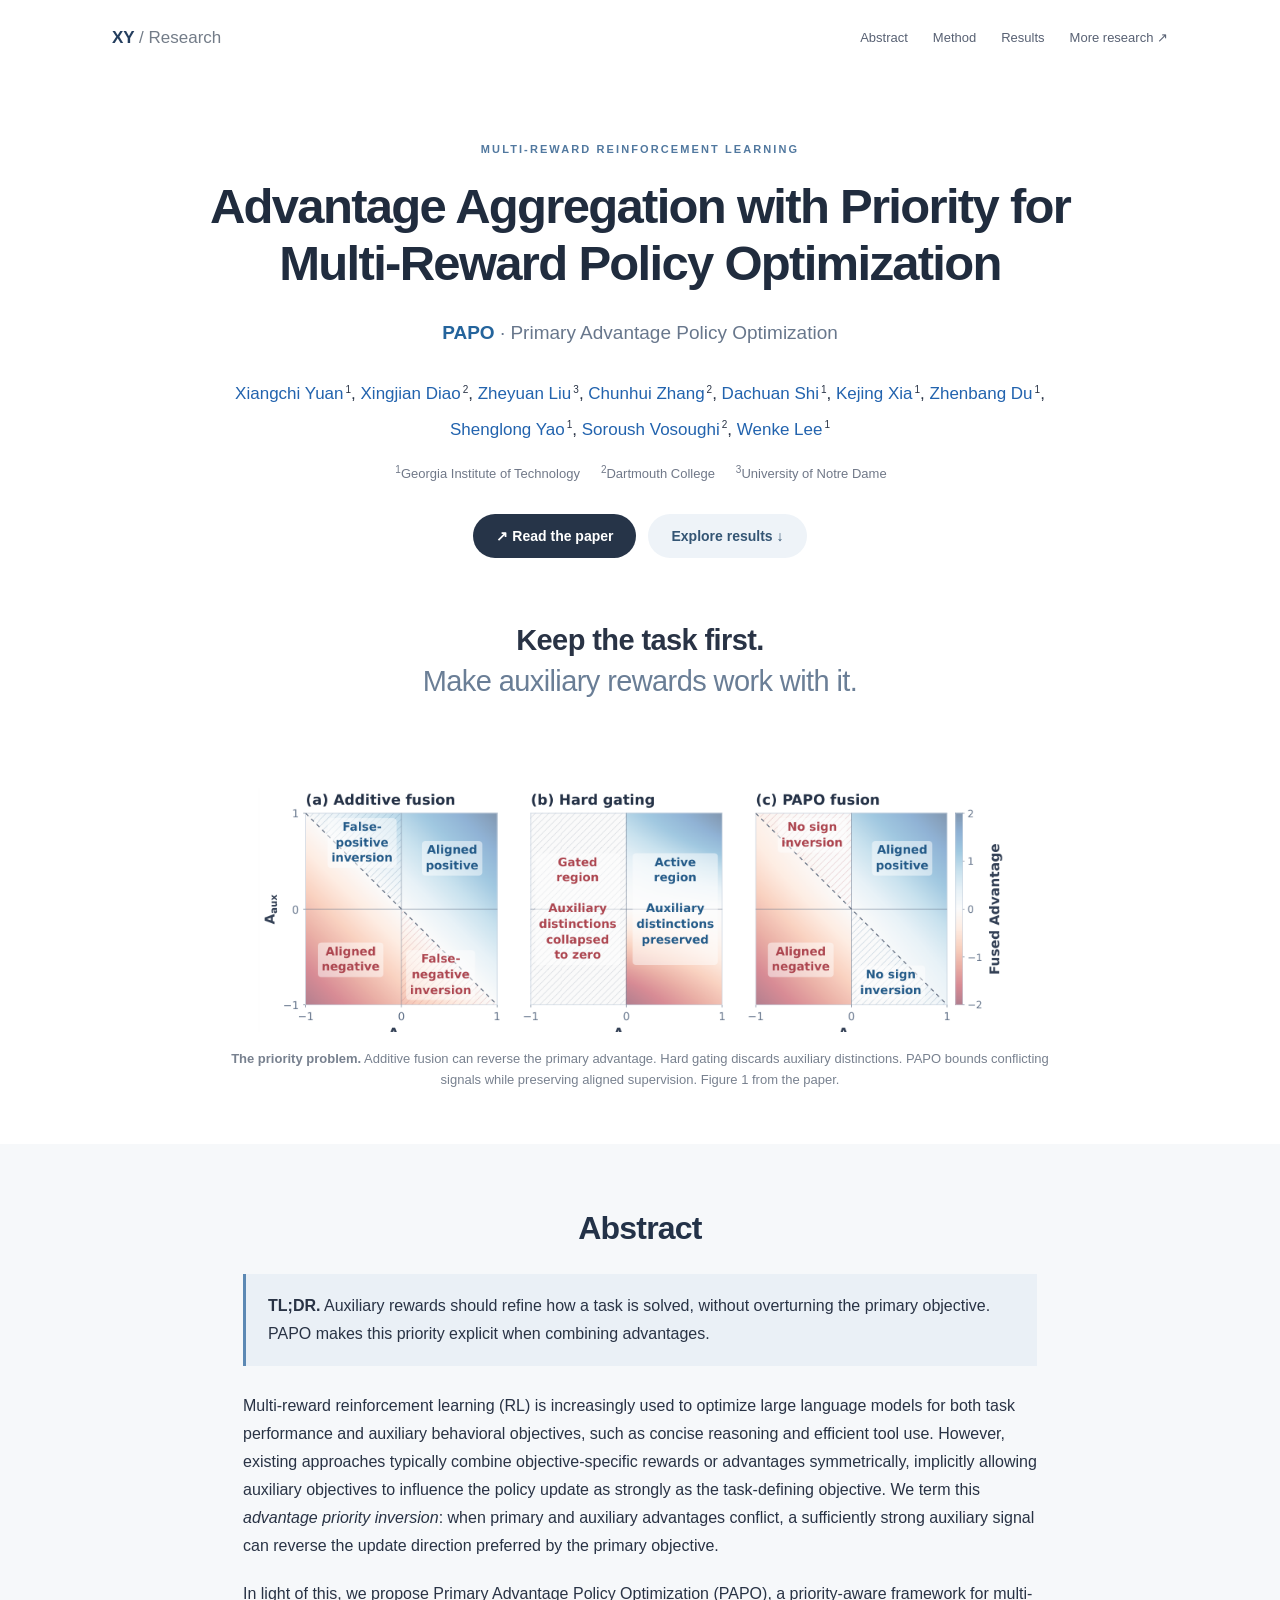
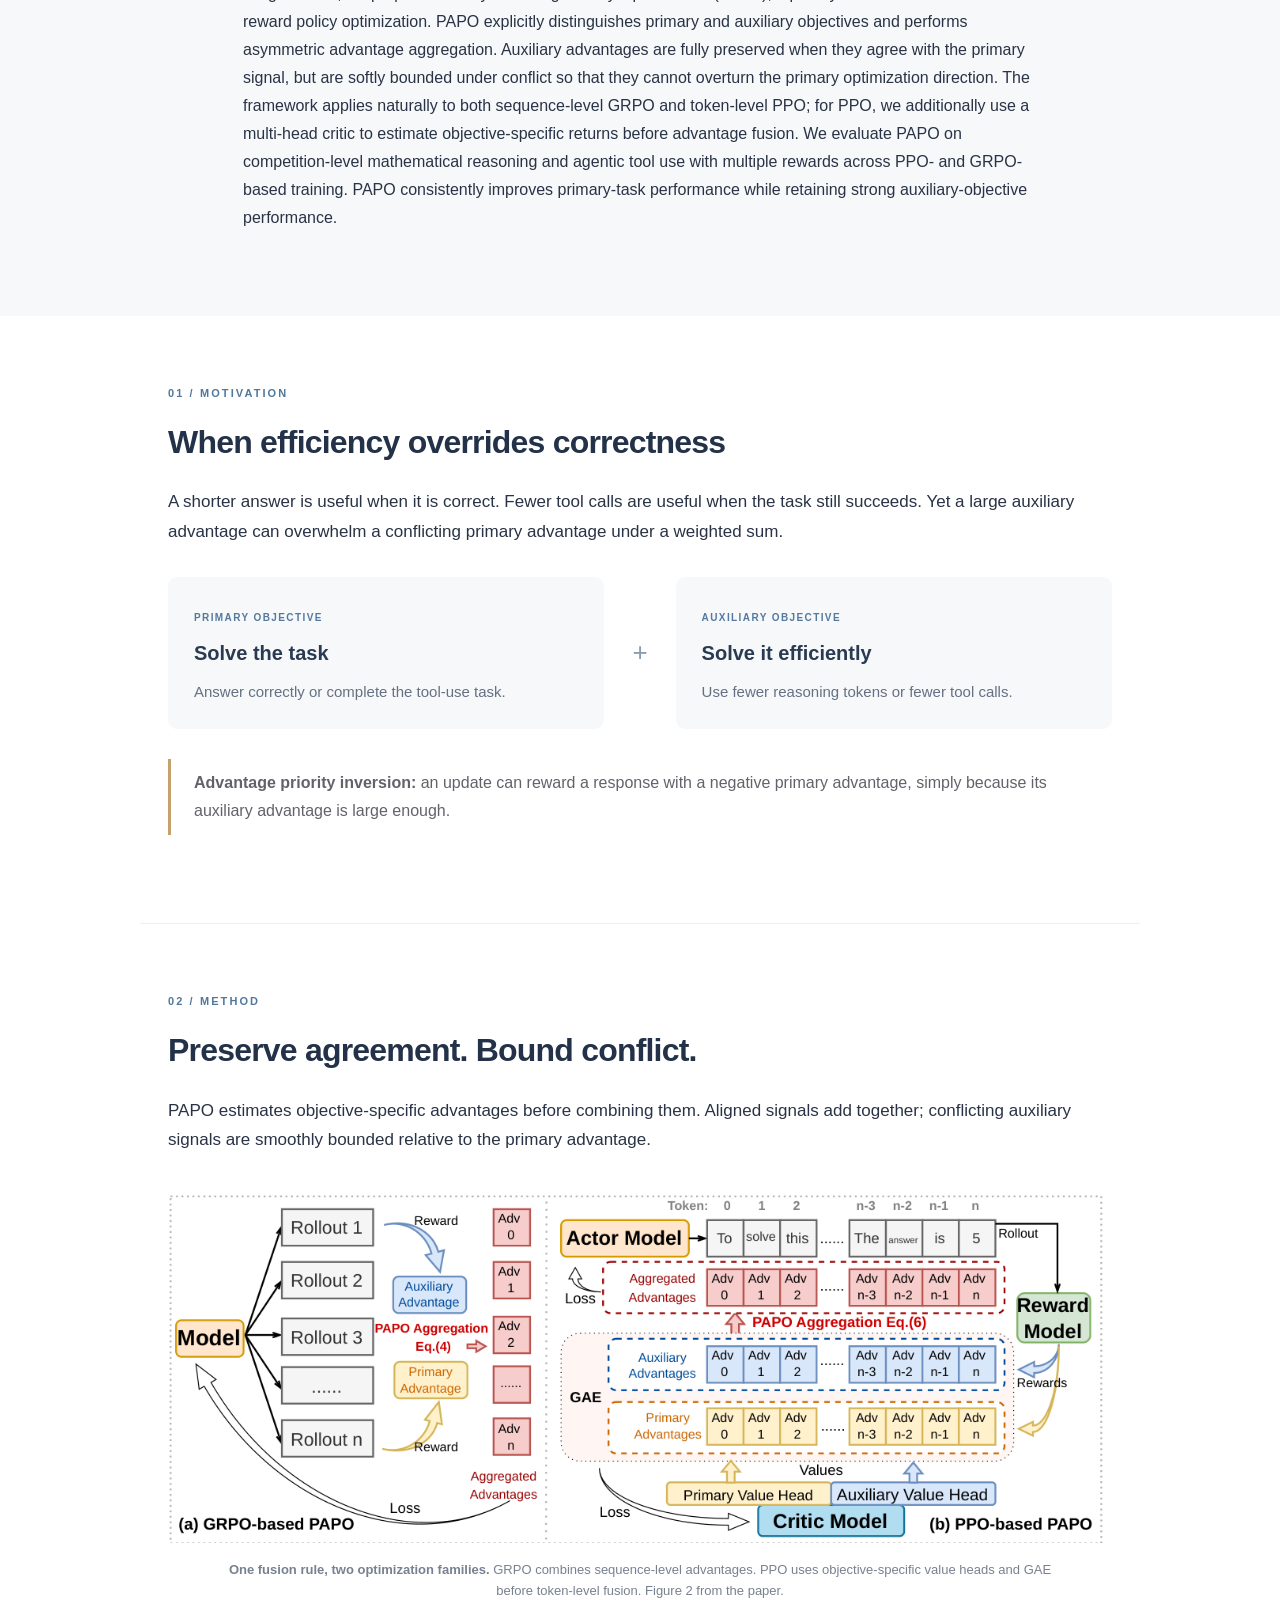
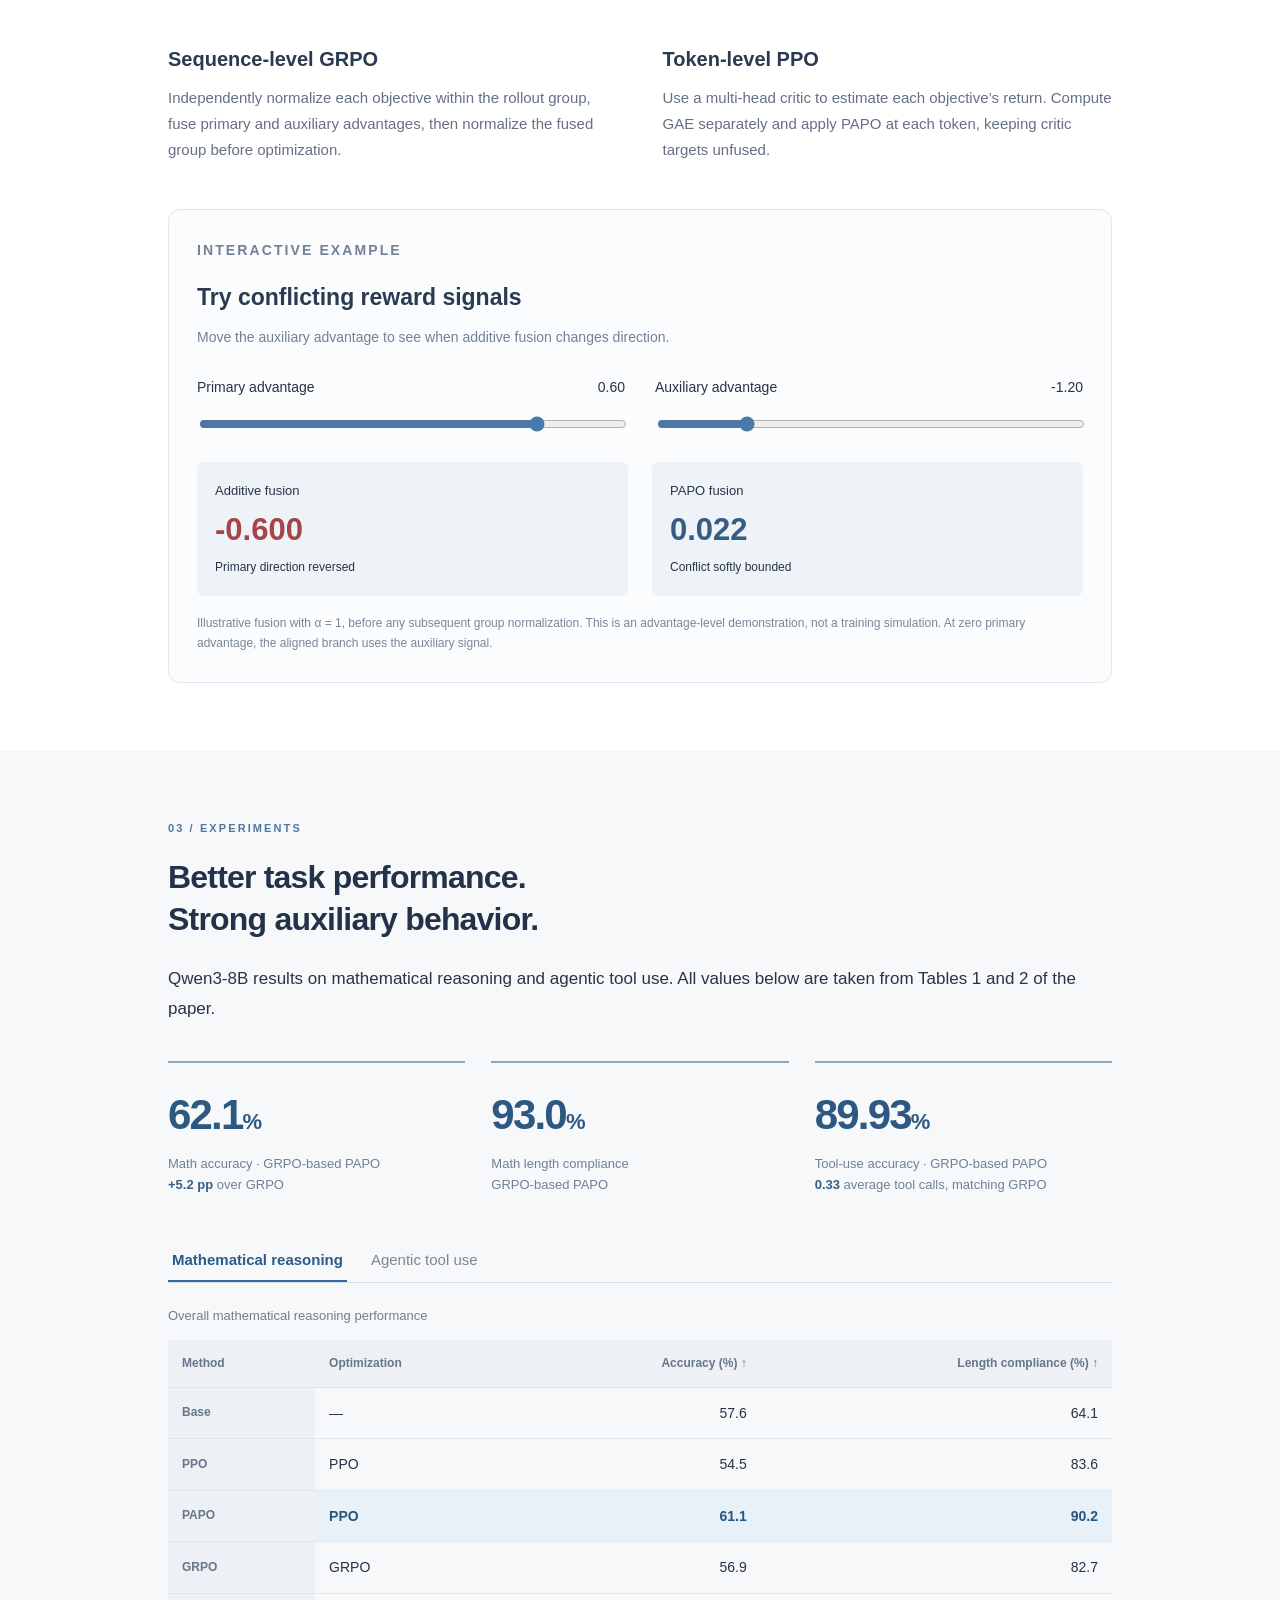
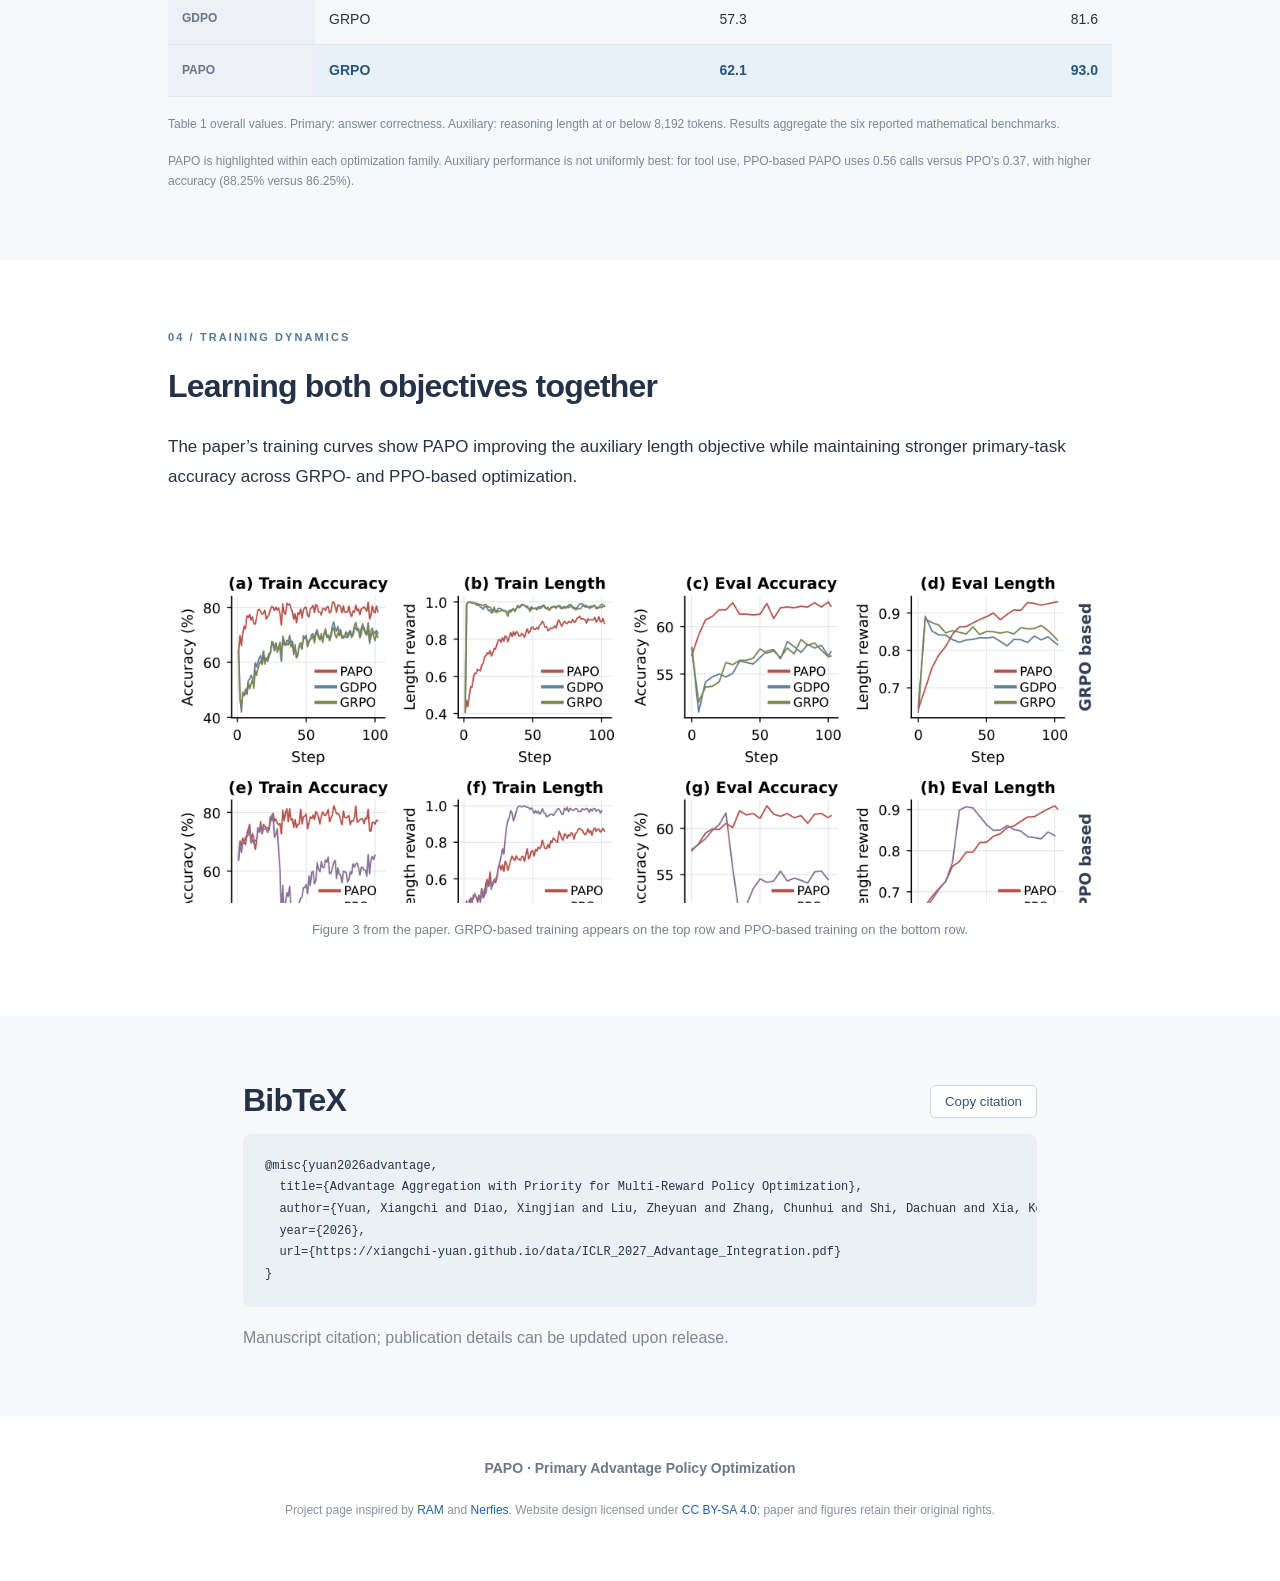
==== papo-project/index.html @ 9ea4b4c5 "Add PAPO research project page with paper figures and interactive results" ====
<!doctype html>
<html lang="en"><head><meta charset="utf-8"><meta name="viewport" content="width=device-width,initial-scale=1">
<title>PAPO | Advantage Aggregation with Priority for Multi-Reward Policy Optimization</title>
<meta name="description" content="PAPO preserves primary-objective priority while retaining auxiliary supervision in multi-reward PPO and GRPO. Research paper, method, and results.">
<meta property="og:title" content="PAPO: Advantage Aggregation with Priority"><meta property="og:description" content="Keep the task first. Make auxiliary rewards work with it."><meta property="og:image" content="https://xiangchi-yuan.github.io/papo-project/static/images/priority-inversion.png"><meta property="og:type" content="website">
<link rel="icon" href="static/images/favicon.svg" type="image/svg+xml"><link rel="stylesheet" href="static/style.css"><script defer src="static/site.js"></script>
</head><body>
<nav aria-label="Main navigation"><a class="brand" href="https://xiangchi-yuan.github.io/">XY <span>/ Research</span></a><div><a href="#abstract">Abstract</a><a href="#method">Method</a><a href="#results">Results</a><a href="https://xiangchi-yuan.github.io/ram-project/">More research ↗</a></div></nav>
<main><header class="hero"><p class="eyebrow">MULTI-REWARD REINFORCEMENT LEARNING</p><h1>Advantage Aggregation with Priority for Multi-Reward Policy Optimization</h1><p class="subtitle"><strong>PAPO</strong> · Primary Advantage Policy Optimization</p><div class="authors"><span><a href="https://openreview.net/profile?id=~Xiangchi_Yuan1">Xiangchi Yuan</a><sup>1</sup></span>, <span><a href="https://openreview.net/profile?id=~Xingjian_Diao1">Xingjian Diao</a><sup>2</sup></span>, <span><a href="https://openreview.net/profile?id=~Zheyuan_Liu3">Zheyuan Liu</a><sup>3</sup></span>, <span><a href="https://openreview.net/profile?id=~Chunhui_Zhang1">Chunhui Zhang</a><sup>2</sup></span>, <span><a href="https://openreview.net/profile?id=~Dachuan_Shi2">Dachuan Shi</a><sup>1</sup></span>, <span><a href="https://openreview.net/profile?id=~Kejing_Xia1">Kejing Xia</a><sup>1</sup></span>, <span><a href="https://openreview.net/profile?id=~Zhenbang_Du1">Zhenbang Du</a><sup>1</sup></span>, <span><a href="https://openreview.net/profile?id=~Shenglong_Yao1">Shenglong Yao</a><sup>1</sup></span>, <span><a href="https://openreview.net/profile?id=~Soroush_Vosoughi1">Soroush Vosoughi</a><sup>2</sup></span>, <span><a href="https://openreview.net/profile?id=~Wenke_Lee1">Wenke Lee</a><sup>1</sup></span></div><p class="institutions"><span><sup>1</sup>Georgia Institute of Technology</span><span><sup>2</sup>Dartmouth College</span><span><sup>3</sup>University of Notre Dame</span></p><div class="actions"><a class="button" href="https://xiangchi-yuan.github.io/data/ICLR_2027_Advantage_Integration.pdf">↗ Read the paper</a><a class="button secondary" href="#results">Explore results ↓</a></div><p class="tagline">Keep the task first.<br><span>Make auxiliary rewards work with it.</span></p>
<figure><a href="static/images/priority-inversion.png" aria-label="View advantage aggregation figure at full resolution"><img src="static/images/priority-inversion.png" width="1197" height="375" alt="Comparison of additive fusion, hard gating, and PAPO fusion across primary and auxiliary advantages"></a><figcaption><strong>The priority problem.</strong> Additive fusion can reverse the primary advantage. Hard gating discards auxiliary distinctions. PAPO bounds conflicting signals while preserving aligned supervision. Figure 1 from the paper.</figcaption></figure></header>
<section class="tinted" id="abstract"><div class="narrow"><h2>Abstract</h2><p class="tldr"><strong>TL;DR.</strong> Auxiliary rewards should refine how a task is solved, without overturning the primary objective. PAPO makes this priority explicit when combining advantages.</p><p>Multi-reward reinforcement learning (RL) is increasingly used to optimize large language models for both task performance and auxiliary behavioral objectives, such as concise reasoning and efficient tool use. However, existing approaches typically combine objective-specific rewards or advantages symmetrically, implicitly allowing auxiliary objectives to influence the policy update as strongly as the task-defining objective. We term this <em>advantage priority inversion</em>: when primary and auxiliary advantages conflict, a sufficiently strong auxiliary signal can reverse the update direction preferred by the primary objective.</p><p>In light of this, we propose Primary Advantage Policy Optimization (PAPO), a priority-aware framework for multi-reward policy optimization. PAPO explicitly distinguishes primary and auxiliary objectives and performs asymmetric advantage aggregation. Auxiliary advantages are fully preserved when they agree with the primary signal, but are softly bounded under conflict so that they cannot overturn the primary optimization direction. The framework applies naturally to both sequence-level GRPO and token-level PPO; for PPO, we additionally use a multi-head critic to estimate objective-specific returns before advantage fusion. We evaluate PAPO on competition-level mathematical reasoning and agentic tool use with multiple rewards across PPO- and GRPO-based training. PAPO consistently improves primary-task performance while retaining strong auxiliary-objective performance.</p></div></section>
<section class="content" id="motivation"><p class="eyebrow">01 / MOTIVATION</p><h2>When efficiency overrides correctness</h2><p>A shorter answer is useful when it is correct. Fewer tool calls are useful when the task still succeeds. Yet a large auxiliary advantage can overwhelm a conflicting primary advantage under a weighted sum.</p><div class="comparison"><article><span class="small-label">PRIMARY OBJECTIVE</span><h3>Solve the task</h3><p>Answer correctly or complete the tool-use task.</p></article><span class="versus" aria-hidden="true">+</span><article><span class="small-label">AUXILIARY OBJECTIVE</span><h3>Solve it efficiently</h3><p>Use fewer reasoning tokens or fewer tool calls.</p></article></div><p class="callout"><strong>Advantage priority inversion:</strong> an update can reward a response with a negative primary advantage, simply because its auxiliary advantage is large enough.</p></section>
<section class="content" id="method"><p class="eyebrow">02 / METHOD</p><h2>Preserve agreement. Bound conflict.</h2><p>PAPO estimates objective-specific advantages before combining them. Aligned signals add together; conflicting auxiliary signals are smoothly bounded relative to the primary advantage.</p><figure><a href="static/images/method.png"><img loading="lazy" src="static/images/method.png" width="1194" height="450" alt="PAPO architecture: sequence-level advantage aggregation for GRPO and a multi-head critic with token-level aggregation for PPO"></a><figcaption><strong>One fusion rule, two optimization families.</strong> GRPO combines sequence-level advantages. PPO uses objective-specific value heads and GAE before token-level fusion. Figure 2 from the paper.</figcaption></figure><div class="two-col"><article><h3>Sequence-level GRPO</h3><p>Independently normalize each objective within the rollout group, fuse primary and auxiliary advantages, then normalize the fused group before optimization.</p></article><article><h3>Token-level PPO</h3><p>Use a multi-head critic to estimate each objective’s return. Compute GAE separately and apply PAPO at each token, keeping critic targets unfused.</p></article></div>
<div class="demo"><div><p class="eyebrow">INTERACTIVE EXAMPLE</p><h3>Try conflicting reward signals</h3><p>Move the auxiliary advantage to see when additive fusion changes direction.</p></div><div class="controls"><label for="primary">Primary advantage <output id="primary-value">0.60</output></label><input id="primary" type="range" min="-1" max="1" step="0.05" value="0.6"><label for="auxiliary">Auxiliary advantage <output id="auxiliary-value">-1.20</output></label><input id="auxiliary" type="range" min="-2" max="2" step="0.05" value="-1.2"></div><div class="demo-results" aria-live="polite"><div>Additive fusion<strong id="additive"></strong><span id="additive-status"></span></div><div>PAPO fusion<strong id="papo"></strong><span id="papo-status"></span></div></div><p class="note">Illustrative fusion with α = 1, before any subsequent group normalization. This is an advantage-level demonstration, not a training simulation. At zero primary advantage, the aligned branch uses the auxiliary signal.</p></div></section>
<section class="tinted" id="results"><div class="content"><p class="eyebrow">03 / EXPERIMENTS</p><h2>Better task performance.<br>Strong auxiliary behavior.</h2><p>Qwen3-8B results on mathematical reasoning and agentic tool use. All values below are taken from Tables 1 and 2 of the paper.</p><div class="highlights"><article><strong>62.1<span>%</span></strong><p>Math accuracy · GRPO-based PAPO<br><b>+5.2 pp</b> over GRPO</p></article><article><strong>93.0<span>%</span></strong><p>Math length compliance<br>GRPO-based PAPO</p></article><article><strong>89.93<span>%</span></strong><p>Tool-use accuracy · GRPO-based PAPO<br><b>0.33</b> average tool calls, matching GRPO</p></article></div><div class="tabs" role="tablist" aria-label="Evaluation domain"><button role="tab" id="math-tab" aria-selected="true" aria-controls="result-panel" data-domain="math">Mathematical reasoning</button><button role="tab" id="tools-tab" aria-selected="false" aria-controls="result-panel" data-domain="tools" tabindex="-1">Agentic tool use</button></div><div id="result-panel" role="tabpanel" aria-labelledby="math-tab" tabindex="0"><div class="table-scroll"><table id="results-table"><caption>Overall mathematical reasoning performance</caption><thead><tr><th scope="col">Method</th><th scope="col">Optimization</th><th scope="col">Accuracy (%) ↑</th><th scope="col" id="aux-heading">Length compliance (%) ↑</th></tr></thead><tbody></tbody></table></div><p id="table-note" class="note"></p></div><p class="note">PAPO is highlighted within each optimization family. Auxiliary performance is not uniformly best: for tool use, PPO-based PAPO uses 0.56 calls versus PPO’s 0.37, with higher accuracy (88.25% versus 86.25%).</p></div></section>
<section class="content"><p class="eyebrow">04 / TRAINING DYNAMICS</p><h2>Learning both objectives together</h2><p>The paper’s training curves show PAPO improving the auxiliary length objective while maintaining stronger primary-task accuracy across GRPO- and PPO-based optimization.</p><figure><a href="static/images/training-dynamics.png"><img loading="lazy" src="static/images/training-dynamics.png" width="1194" height="480" alt="Training and evaluation accuracy and length reward over optimization steps for PAPO and baseline methods"></a><figcaption>Figure 3 from the paper. GRPO-based training appears on the top row and PPO-based training on the bottom row.</figcaption></figure></section>
<section class="tinted"><div class="narrow"><div class="citation-head"><h2>BibTeX</h2><button class="copy" id="copy-bib" type="button">Copy citation</button></div><pre><code id="bibtex">@misc{yuan2026advantage,
  title={Advantage Aggregation with Priority for Multi-Reward Policy Optimization},
  author={Yuan, Xiangchi and Diao, Xingjian and Liu, Zheyuan and Zhang, Chunhui and Shi, Dachuan and Xia, Kejing and Du, Zhenbang and Yao, Shenglong and Vosoughi, Soroush and Lee, Wenke},
  year={2026},
  url={https://xiangchi-yuan.github.io/data/ICLR_2027_Advantage_Integration.pdf}
}</code></pre><p id="copy-status" role="status" class="note">Manuscript citation; publication details can be updated upon release.</p></div></section></main>
<footer><p>PAPO · Primary Advantage Policy Optimization</p><p>Project page inspired by <a href="https://xiangchi-yuan.github.io/ram-project/">RAM</a> and <a href="https://nerfies.github.io/">Nerfies</a>. Website design licensed under <a href="https://creativecommons.org/licenses/by-sa/4.0/">CC BY-SA 4.0</a>; paper and figures retain their original rights.</p></footer></body></html>
---- papo-project/static/style.css ----
*{box-sizing:border-box}html{scroll-behavior:smooth;scroll-padding-top:28px}body{margin:0;color:#293345;background:#fff;font-family:Arial,Helvetica,sans-serif;font-size:17px;line-height:1.75}a{color:#2263ae;text-decoration:none}a:hover{text-decoration:underline}a:focus-visible,button:focus-visible,input:focus-visible{outline:3px solid #3b82f6;outline-offset:5px}nav{max-width:1120px;margin:auto;min-height:76px;padding:20px 32px;display:flex;justify-content:space-between;align-items:center;gap:20px;font-size:13px}nav div{display:flex;gap:25px}nav a{color:#586173}.brand{font-weight:800;font-size:17px;color:#243e5e}.brand span{font-weight:400;color:#737c88}.hero{text-align:center;max-width:1000px;margin:auto;padding:64px 28px 45px}.eyebrow{font-size:11px;letter-spacing:2.1px;font-weight:700;color:#51789f;margin:0 0 19px}h1{font-size:clamp(32px,4.5vw,49px);line-height:1.16;letter-spacing:-1.7px;max-width:970px;margin:0 auto 24px;font-weight:750;color:#202c3e}.subtitle{font-size:19px;color:#68778c;margin:0 0 27px}.subtitle strong{color:#24649c}.authors{font-size:17px;line-height:2.1;max-width:880px;margin:auto}.authors span{display:inline-block}sup{font-size:10px;margin-left:2px;vertical-align:super}.institutions{display:flex;flex-wrap:wrap;justify-content:center;gap:5px 19px;color:#707888;font-size:13px;margin:13px 0 28px}.actions{display:flex;gap:12px;justify-content:center;flex-wrap:wrap}.button{padding:10px 23px;background:#263448;color:white;border-radius:28px;font-size:14px;font-weight:600;display:inline-block}.button:hover{background:#205c99;text-decoration:none}.button.secondary{background:#eef3f8;color:#345574}.tagline{font-size:29px;line-height:1.4;font-weight:600;letter-spacing:-.6px;margin:62px 0 35px}.tagline span{color:#6a7e96;font-weight:400}figure{margin:32px 0 8px}figure img{display:block;width:100%;height:auto}figcaption{font-size:13px;line-height:1.65;color:#78818f;margin:16px auto 0;max-width:850px;text-align:center}.tinted{background:#f6f8fa}.narrow{max-width:850px;margin:auto;padding:64px 28px}.content{max-width:1000px;margin:auto;padding:68px 28px}.content+.content{border-top:1px solid #edf0f3}h2{font-size:32px;line-height:1.3;letter-spacing:-.8px;color:#233248;margin:0 0 24px}#abstract h2{text-align:center}p{margin:0 0 20px}h3{font-size:20px;line-height:1.4;margin:8px 0 12px;color:#293a51}.tldr{padding:18px 22px;border-left:3px solid #5c89b4;background:#eaf0f6;margin-bottom:26px}.narrow>p{font-size:16px}.comparison{display:flex;align-items:center;gap:28px;margin:30px 0}.comparison article{flex:1;padding:24px 26px;background:#f6f8fa;border-radius:9px}.comparison p,.two-col p{font-size:15px;margin:0;color:#657083}.small-label{font-size:10px;letter-spacing:1.4px;color:#55799e;font-weight:700}.versus{font-size:26px;color:#8c9caf}.callout{border-left:3px solid #c6a16c;padding:10px 23px;color:#65616a;font-size:16px}.two-col{display:grid;grid-template-columns:1fr 1fr;gap:45px;margin:35px 0}.demo{border:1px solid #dfe6ee;background:#fafcfe;border-radius:12px;margin-top:45px;padding:28px}.demo h3{font-size:23px}.demo p{font-size:14px;color:#738195}.controls{display:grid;grid-template-columns:1fr 1fr;gap:15px 30px;margin-top:25px}.controls label{font-size:14px;display:flex;justify-content:space-between}.controls label[for=auxiliary]{grid-column:2;grid-row:1}.controls input{width:100%;accent-color:#4779aa;cursor:pointer}.demo-results{display:grid;grid-template-columns:1fr 1fr;gap:24px;margin-top:28px}.demo-results>div{background:#eef3f8;padding:18px;border-radius:7px;display:flex;flex-direction:column;font-size:13px}.demo-results strong{font-size:31px;color:#365d83}.demo-results span{font-size:12px}.demo-results .inverted{color:#a74449}.note,.demo p.note{font-size:12px;line-height:1.65;color:#7c8796;margin:18px 0 0}.highlights{display:grid;grid-template-columns:1fr 1fr 1fr;gap:26px;margin:37px 0 40px}.highlights article{border-top:2px solid #8aa7c4;padding-top:15px}.highlights strong{font-size:42px;letter-spacing:-1.8px;color:#2d5882}.highlights strong span{font-size:22px}.highlights p{font-size:13px;line-height:1.6;color:#708094;margin:3px 0}.highlights b{color:#385f84}.tabs{display:flex;border-bottom:1px solid #d8e0e9;gap:20px}.tabs button{border:0;background:none;padding:12px 4px;font-size:15px;color:#7d8793;cursor:pointer;border-bottom:2px solid transparent}.tabs button[aria-selected=true]{border-color:#356c9d;color:#2b5c88;font-weight:bold}.table-scroll{overflow-x:auto}table{width:100%;border-collapse:collapse;font-size:14px;white-space:nowrap}caption{text-align:left;font-size:13px;color:#737e8d;padding:22px 0 12px}th,td{padding:13px 14px;border-bottom:1px solid #e0e6ec;text-align:right}th:first-child,td:first-child,th:nth-child(2),td:nth-child(2){text-align:left}th{font-size:12px;color:#67768a;font-weight:600;background:#edf1f5}tr.highlight{background:#e8f0f8;color:#28567f;font-weight:700}.citation-head{display:flex;align-items:center;justify-content:space-between;gap:20px}.citation-head h2{margin:0}.copy{border:1px solid #ccd7e3;border-radius:5px;padding:8px 14px;background:white;color:#365674;cursor:pointer}pre{white-space:pre;overflow-x:auto;background:#eaf0f5;padding:22px;border-radius:8px;font-size:12px;line-height:1.8}footer{max-width:850px;margin:auto;text-align:center;padding:40px 28px;color:#89929d;font-size:12px}footer p:first-child{font-weight:600;font-size:14px;color:#6a7889}@media(max-width:640px){nav{padding:17px 20px}nav div{gap:14px}nav div a:first-child,nav div a:last-child{display:none}.hero{padding-top:35px}h1{letter-spacing:-1px}.authors{font-size:15px}.subtitle{font-size:16px}.tagline{font-size:24px;margin-top:42px}.content,.narrow{padding:44px 22px}h2{font-size:28px}.comparison{gap:12px}.comparison article{padding:17px 15px}.comparison h3{font-size:17px}.versus{display:none}.two-col{grid-template-columns:1fr;gap:23px}.highlights{grid-template-columns:1fr;gap:22px}.highlights strong{font-size:36px}.highlights article{display:flex;gap:25px;align-items:center}.highlights p{flex:1}.demo{padding:20px}.tabs{gap:10px}.tabs button{font-size:13px}.demo-results{gap:10px}.note{font-size:11px}}@media(prefers-reduced-motion:reduce){html{scroll-behavior:auto}}
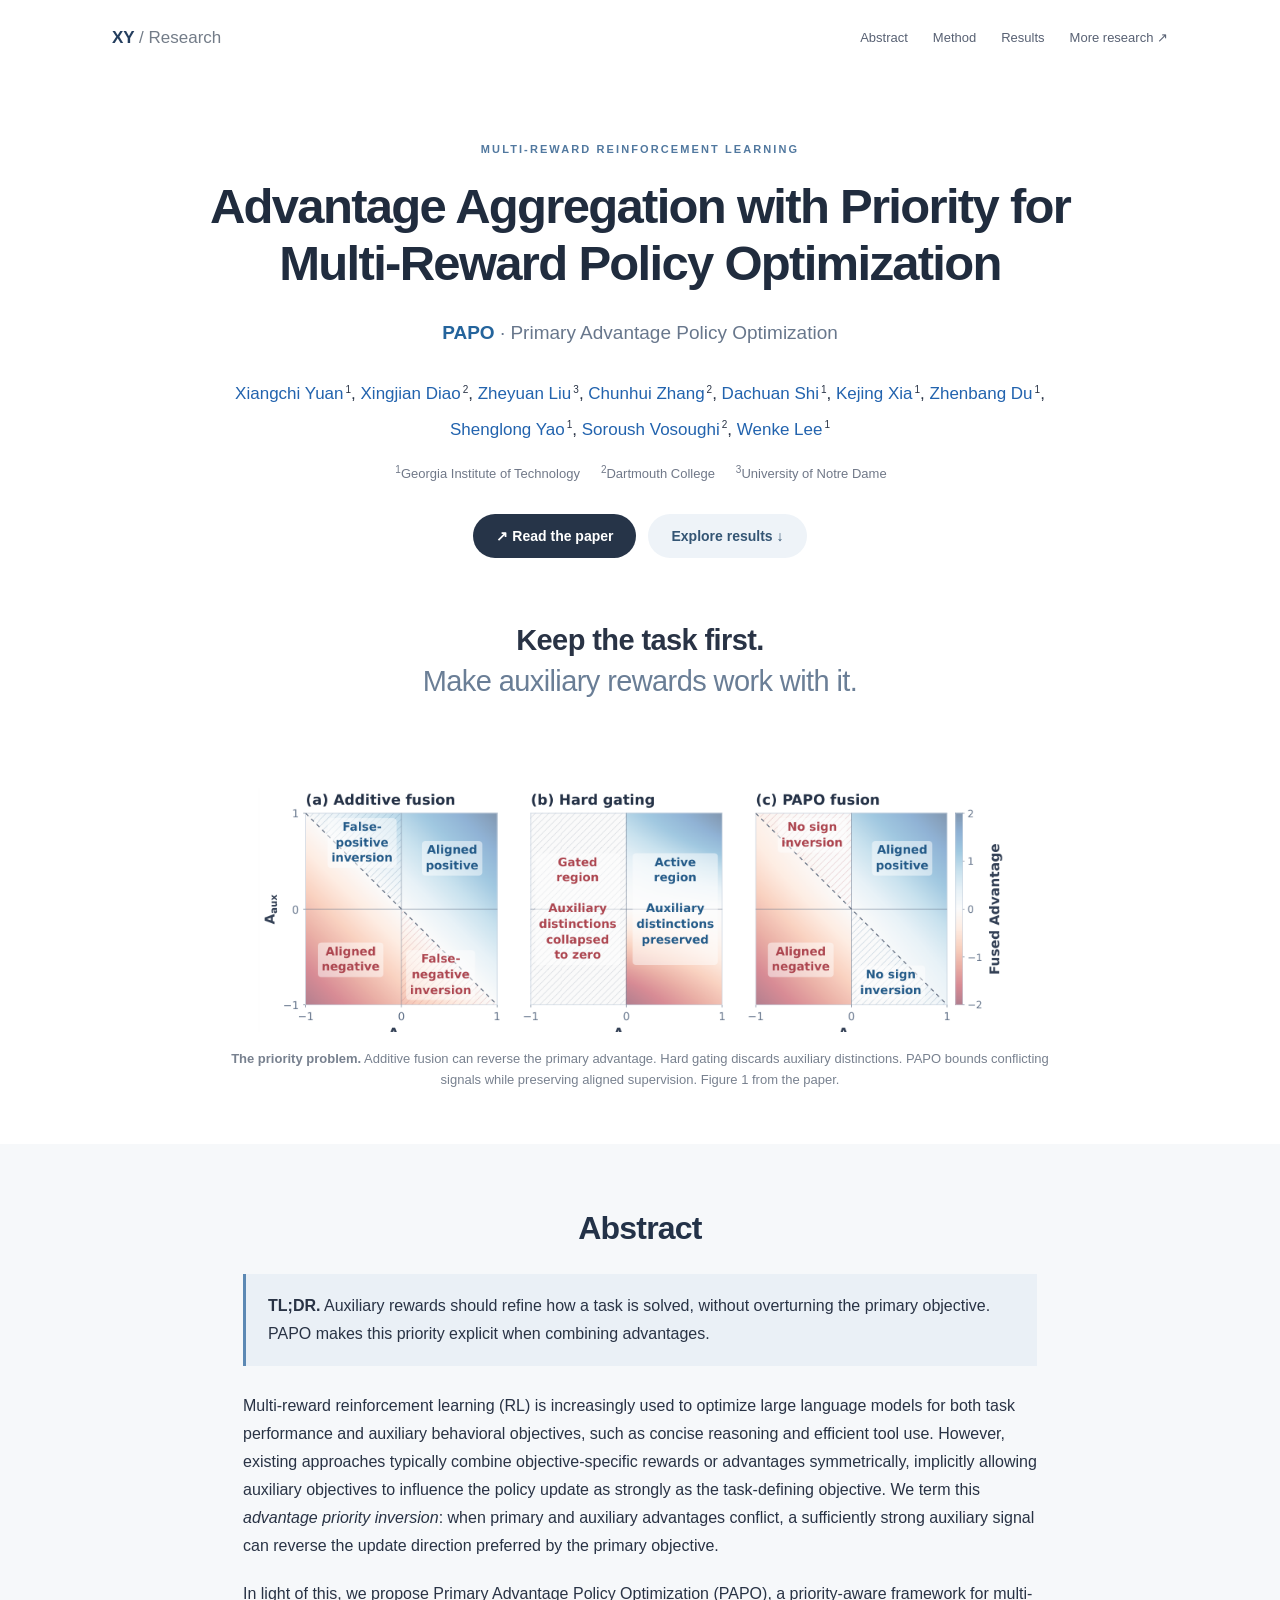
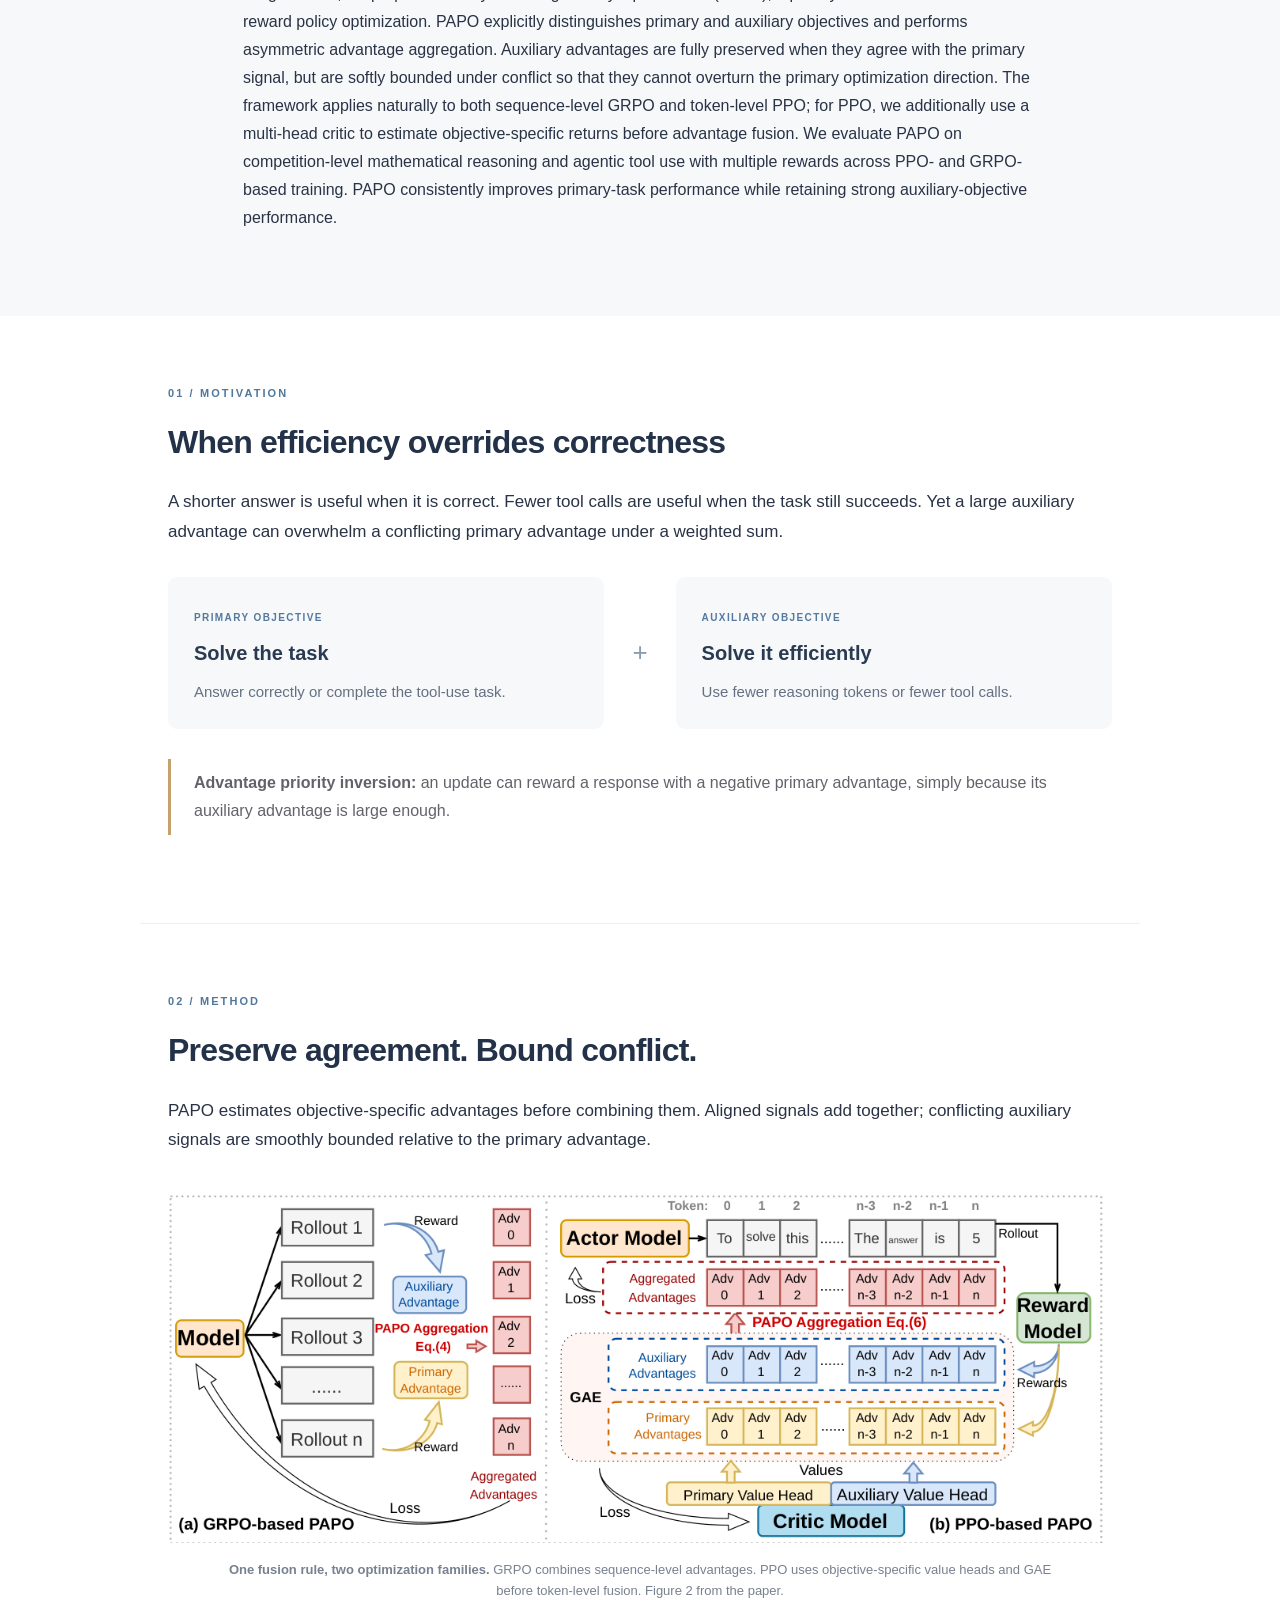
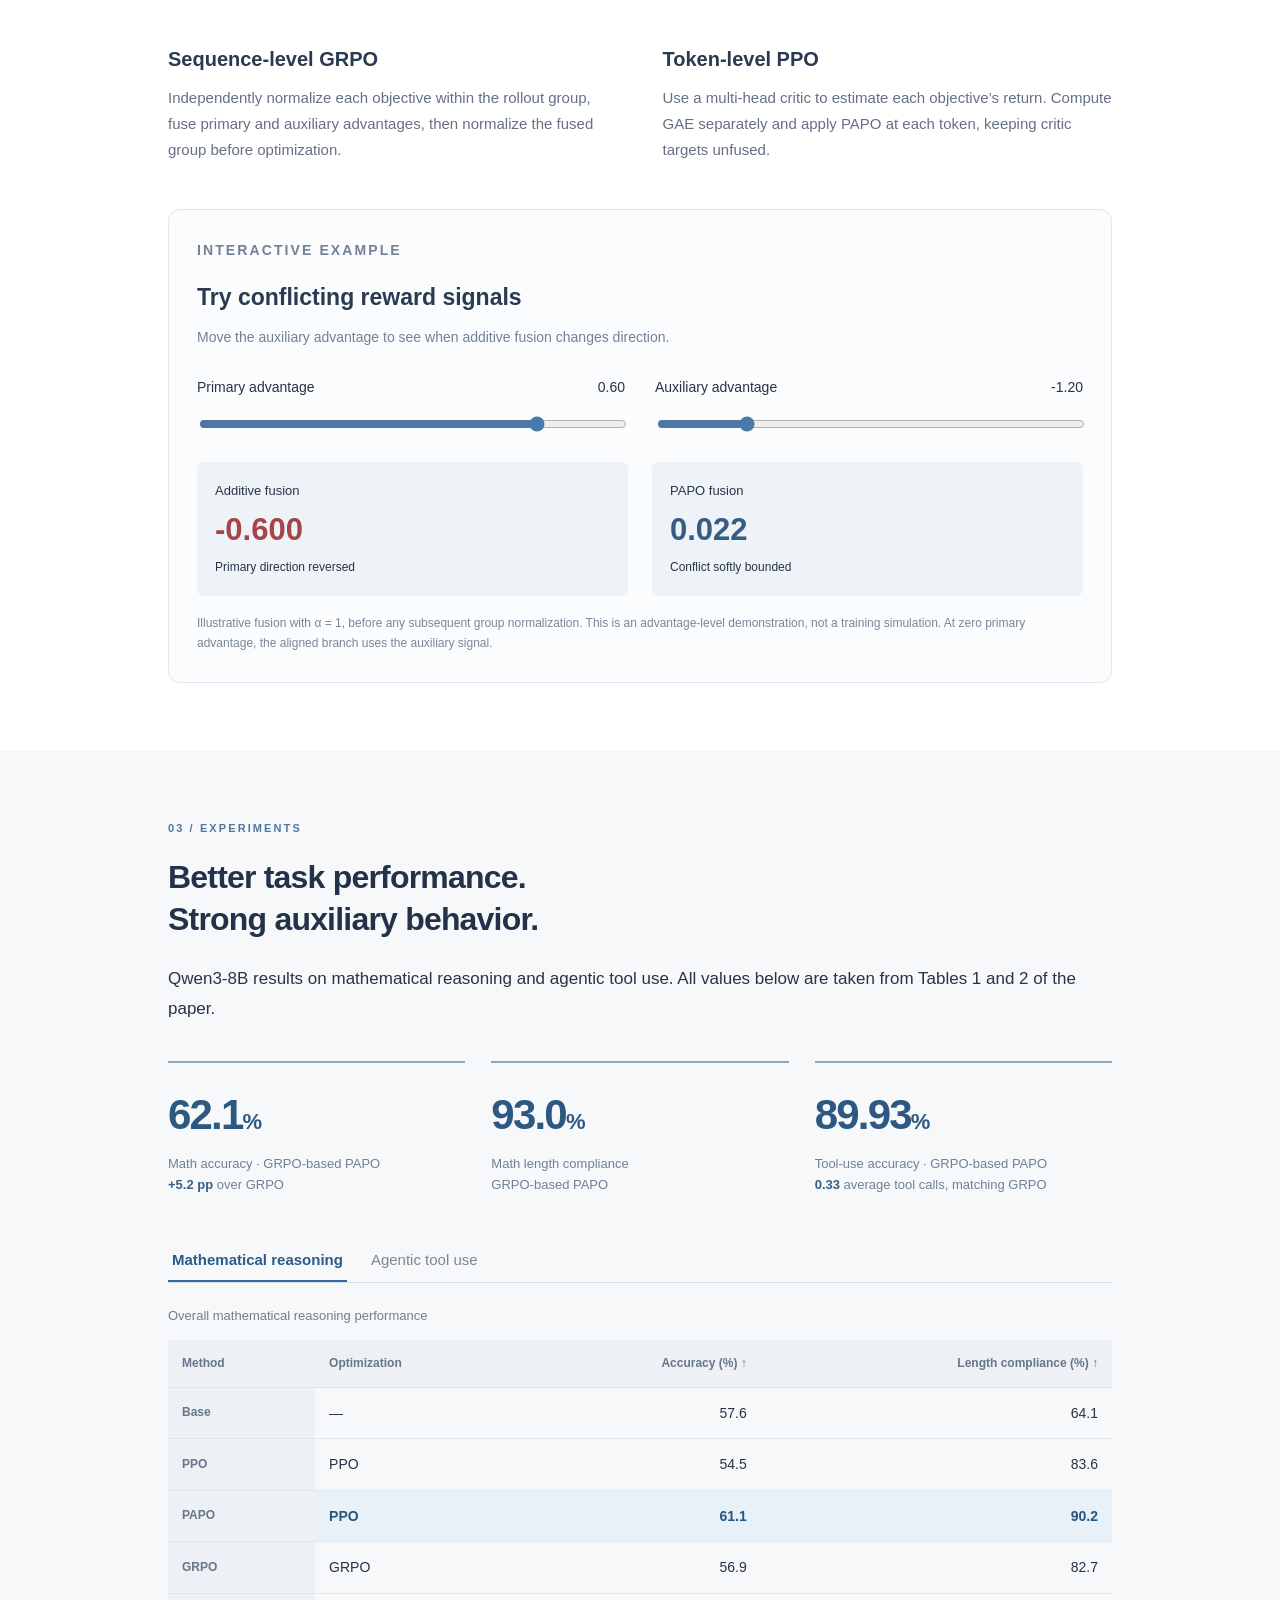
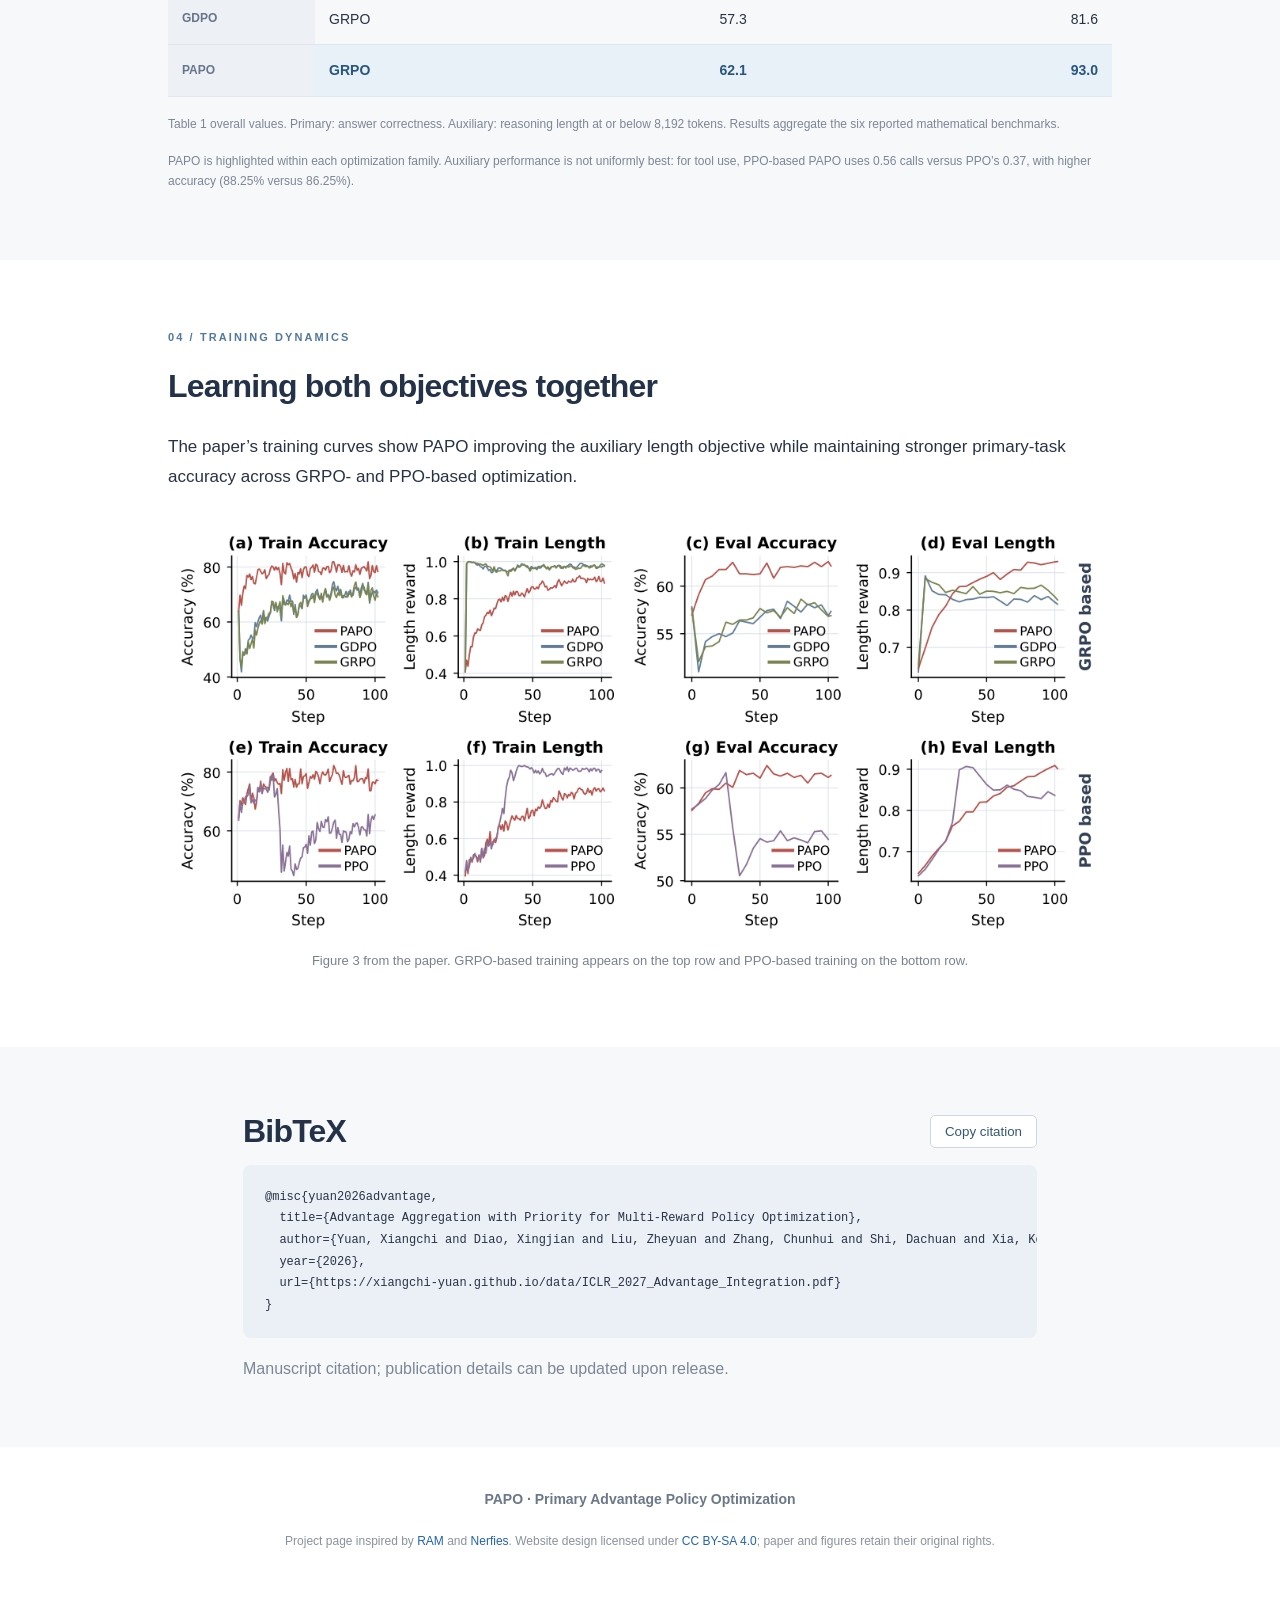
==== commit 9418e049: "Keep full training curves and axes visible" ====
--- a/papo-project/index.html
+++ b/papo-project/index.html
@@ -13,7 +13,7 @@
 <section class="content" id="method"><p class="eyebrow">02 / METHOD</p><h2>Preserve agreement. Bound conflict.</h2><p>PAPO estimates objective-specific advantages before combining them. Aligned signals add together; conflicting auxiliary signals are smoothly bounded relative to the primary advantage.</p><figure><a href="static/images/method.png"><img loading="lazy" src="static/images/method.png" width="1194" height="450" alt="PAPO architecture: sequence-level advantage aggregation for GRPO and a multi-head critic with token-level aggregation for PPO"></a><figcaption><strong>One fusion rule, two optimization families.</strong> GRPO combines sequence-level advantages. PPO uses objective-specific value heads and GAE before token-level fusion. Figure 2 from the paper.</figcaption></figure><div class="two-col"><article><h3>Sequence-level GRPO</h3><p>Independently normalize each objective within the rollout group, fuse primary and auxiliary advantages, then normalize the fused group before optimization.</p></article><article><h3>Token-level PPO</h3><p>Use a multi-head critic to estimate each objective’s return. Compute GAE separately and apply PAPO at each token, keeping critic targets unfused.</p></article></div>
 <div class="demo"><div><p class="eyebrow">INTERACTIVE EXAMPLE</p><h3>Try conflicting reward signals</h3><p>Move the auxiliary advantage to see when additive fusion changes direction.</p></div><div class="controls"><label for="primary">Primary advantage <output id="primary-value">0.60</output></label><input id="primary" type="range" min="-1" max="1" step="0.05" value="0.6"><label for="auxiliary">Auxiliary advantage <output id="auxiliary-value">-1.20</output></label><input id="auxiliary" type="range" min="-2" max="2" step="0.05" value="-1.2"></div><div class="demo-results" aria-live="polite"><div>Additive fusion<strong id="additive"></strong><span id="additive-status"></span></div><div>PAPO fusion<strong id="papo"></strong><span id="papo-status"></span></div></div><p class="note">Illustrative fusion with α = 1, before any subsequent group normalization. This is an advantage-level demonstration, not a training simulation. At zero primary advantage, the aligned branch uses the auxiliary signal.</p></div></section>
 <section class="tinted" id="results"><div class="content"><p class="eyebrow">03 / EXPERIMENTS</p><h2>Better task performance.<br>Strong auxiliary behavior.</h2><p>Qwen3-8B results on mathematical reasoning and agentic tool use. All values below are taken from Tables 1 and 2 of the paper.</p><div class="highlights"><article><strong>62.1<span>%</span></strong><p>Math accuracy · GRPO-based PAPO<br><b>+5.2 pp</b> over GRPO</p></article><article><strong>93.0<span>%</span></strong><p>Math length compliance<br>GRPO-based PAPO</p></article><article><strong>89.93<span>%</span></strong><p>Tool-use accuracy · GRPO-based PAPO<br><b>0.33</b> average tool calls, matching GRPO</p></article></div><div class="tabs" role="tablist" aria-label="Evaluation domain"><button role="tab" id="math-tab" aria-selected="true" aria-controls="result-panel" data-domain="math">Mathematical reasoning</button><button role="tab" id="tools-tab" aria-selected="false" aria-controls="result-panel" data-domain="tools" tabindex="-1">Agentic tool use</button></div><div id="result-panel" role="tabpanel" aria-labelledby="math-tab" tabindex="0"><div class="table-scroll"><table id="results-table"><caption>Overall mathematical reasoning performance</caption><thead><tr><th scope="col">Method</th><th scope="col">Optimization</th><th scope="col">Accuracy (%) ↑</th><th scope="col" id="aux-heading">Length compliance (%) ↑</th></tr></thead><tbody></tbody></table></div><p id="table-note" class="note"></p></div><p class="note">PAPO is highlighted within each optimization family. Auxiliary performance is not uniformly best: for tool use, PPO-based PAPO uses 0.56 calls versus PPO’s 0.37, with higher accuracy (88.25% versus 86.25%).</p></div></section>
-<section class="content"><p class="eyebrow">04 / TRAINING DYNAMICS</p><h2>Learning both objectives together</h2><p>The paper’s training curves show PAPO improving the auxiliary length objective while maintaining stronger primary-task accuracy across GRPO- and PPO-based optimization.</p><figure><a href="static/images/training-dynamics.png"><img loading="lazy" src="static/images/training-dynamics.png" width="1194" height="480" alt="Training and evaluation accuracy and length reward over optimization steps for PAPO and baseline methods"></a><figcaption>Figure 3 from the paper. GRPO-based training appears on the top row and PPO-based training on the bottom row.</figcaption></figure></section>
+<section class="content"><p class="eyebrow">04 / TRAINING DYNAMICS</p><h2>Learning both objectives together</h2><p>The paper’s training curves show PAPO improving the auxiliary length objective while maintaining stronger primary-task accuracy across GRPO- and PPO-based optimization.</p><figure><a href="static/images/training-dynamics.png"><img loading="lazy" src="static/images/training-dynamics.png" width="1194" height="519" alt="Training and evaluation accuracy and length reward over optimization steps for PAPO and baseline methods"></a><figcaption>Figure 3 from the paper. GRPO-based training appears on the top row and PPO-based training on the bottom row.</figcaption></figure></section>
 <section class="tinted"><div class="narrow"><div class="citation-head"><h2>BibTeX</h2><button class="copy" id="copy-bib" type="button">Copy citation</button></div><pre><code id="bibtex">@misc{yuan2026advantage,
   title={Advantage Aggregation with Priority for Multi-Reward Policy Optimization},
   author={Yuan, Xiangchi and Diao, Xingjian and Liu, Zheyuan and Zhang, Chunhui and Shi, Dachuan and Xia, Kejing and Du, Zhenbang and Yao, Shenglong and Vosoughi, Soroush and Lee, Wenke},
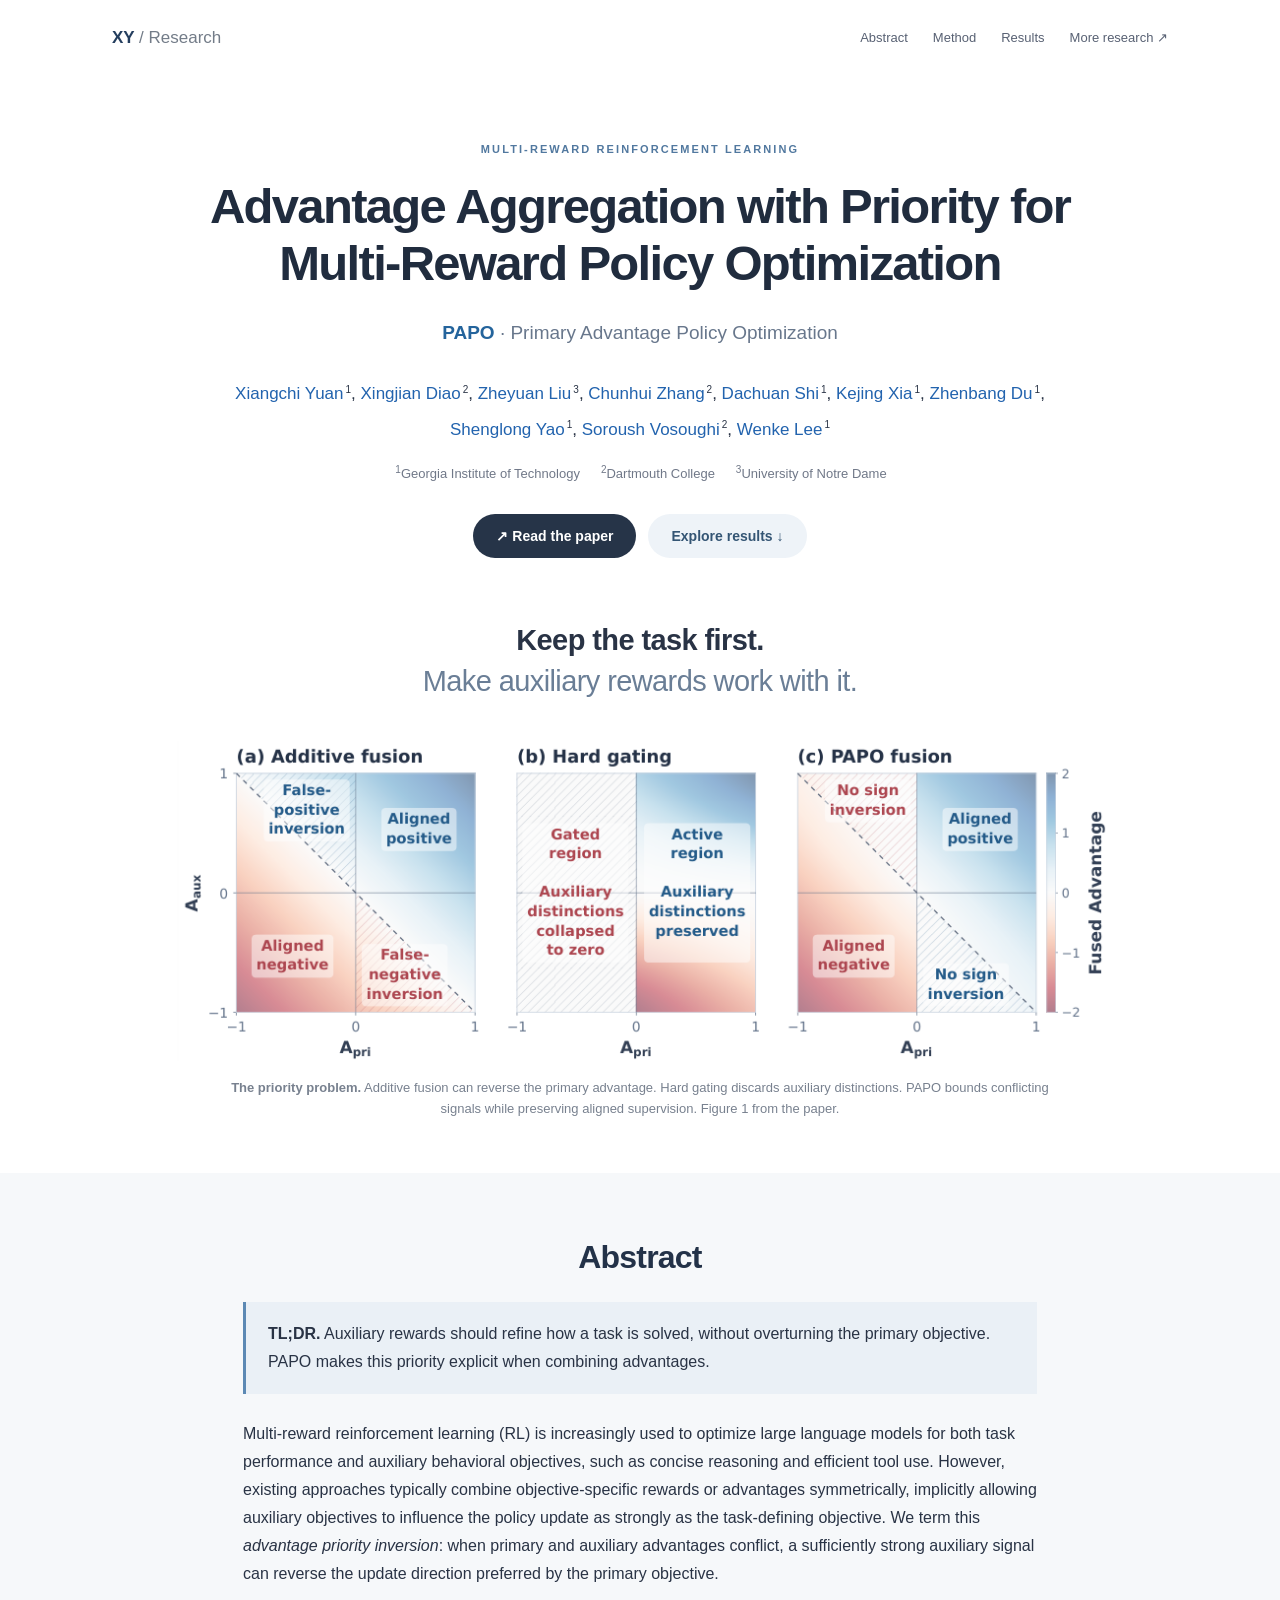
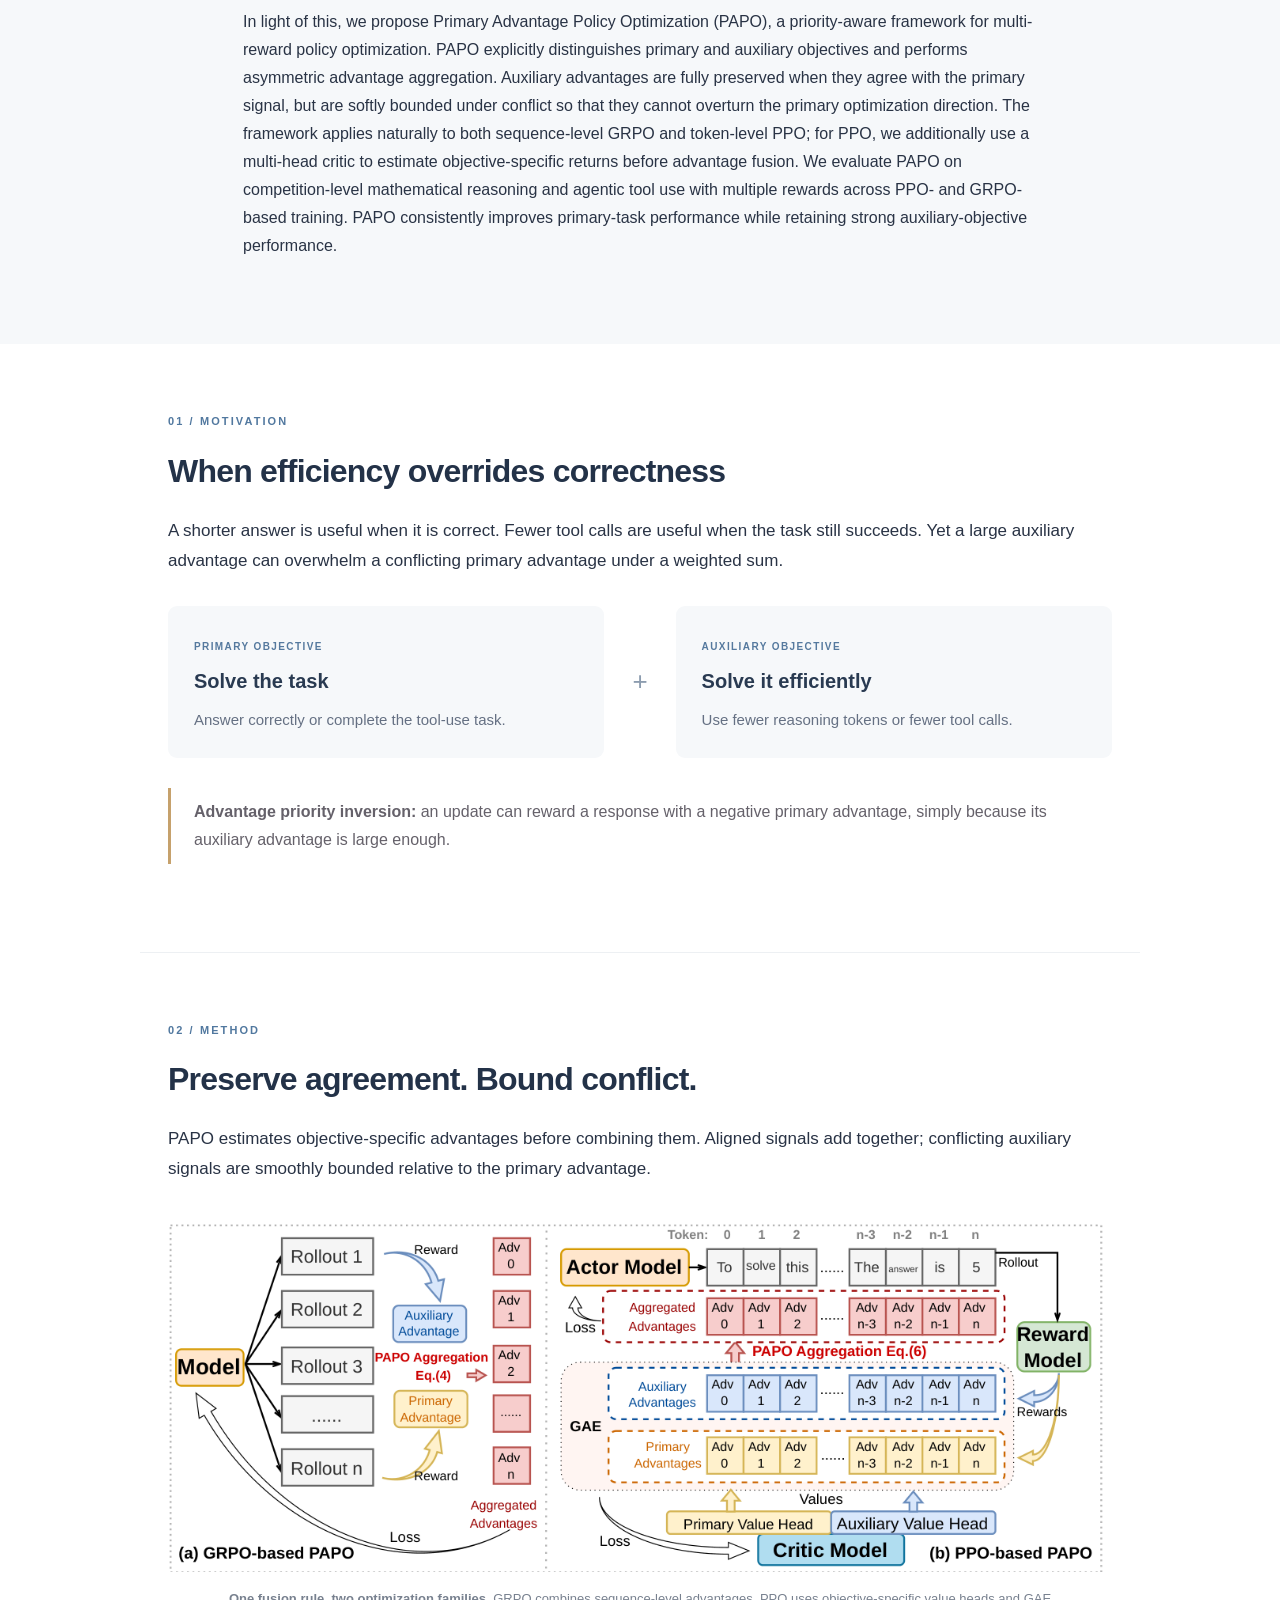
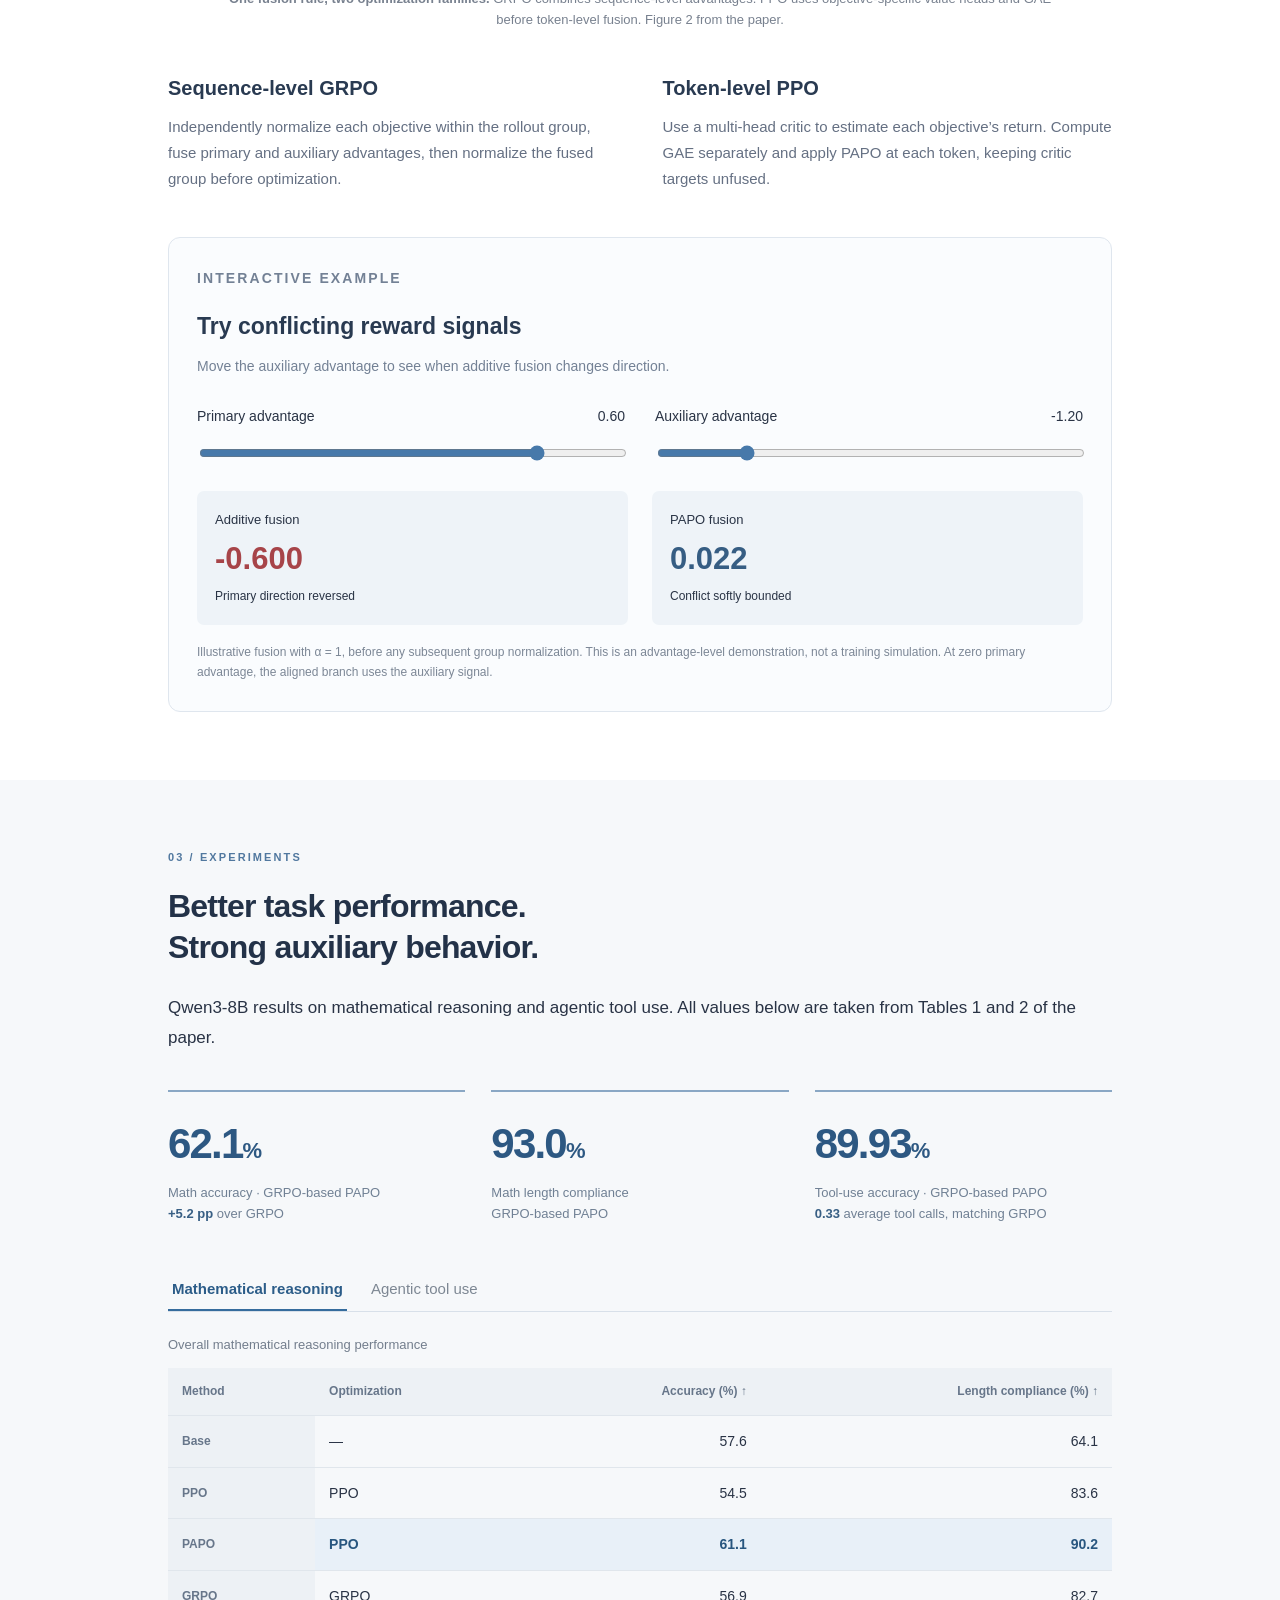
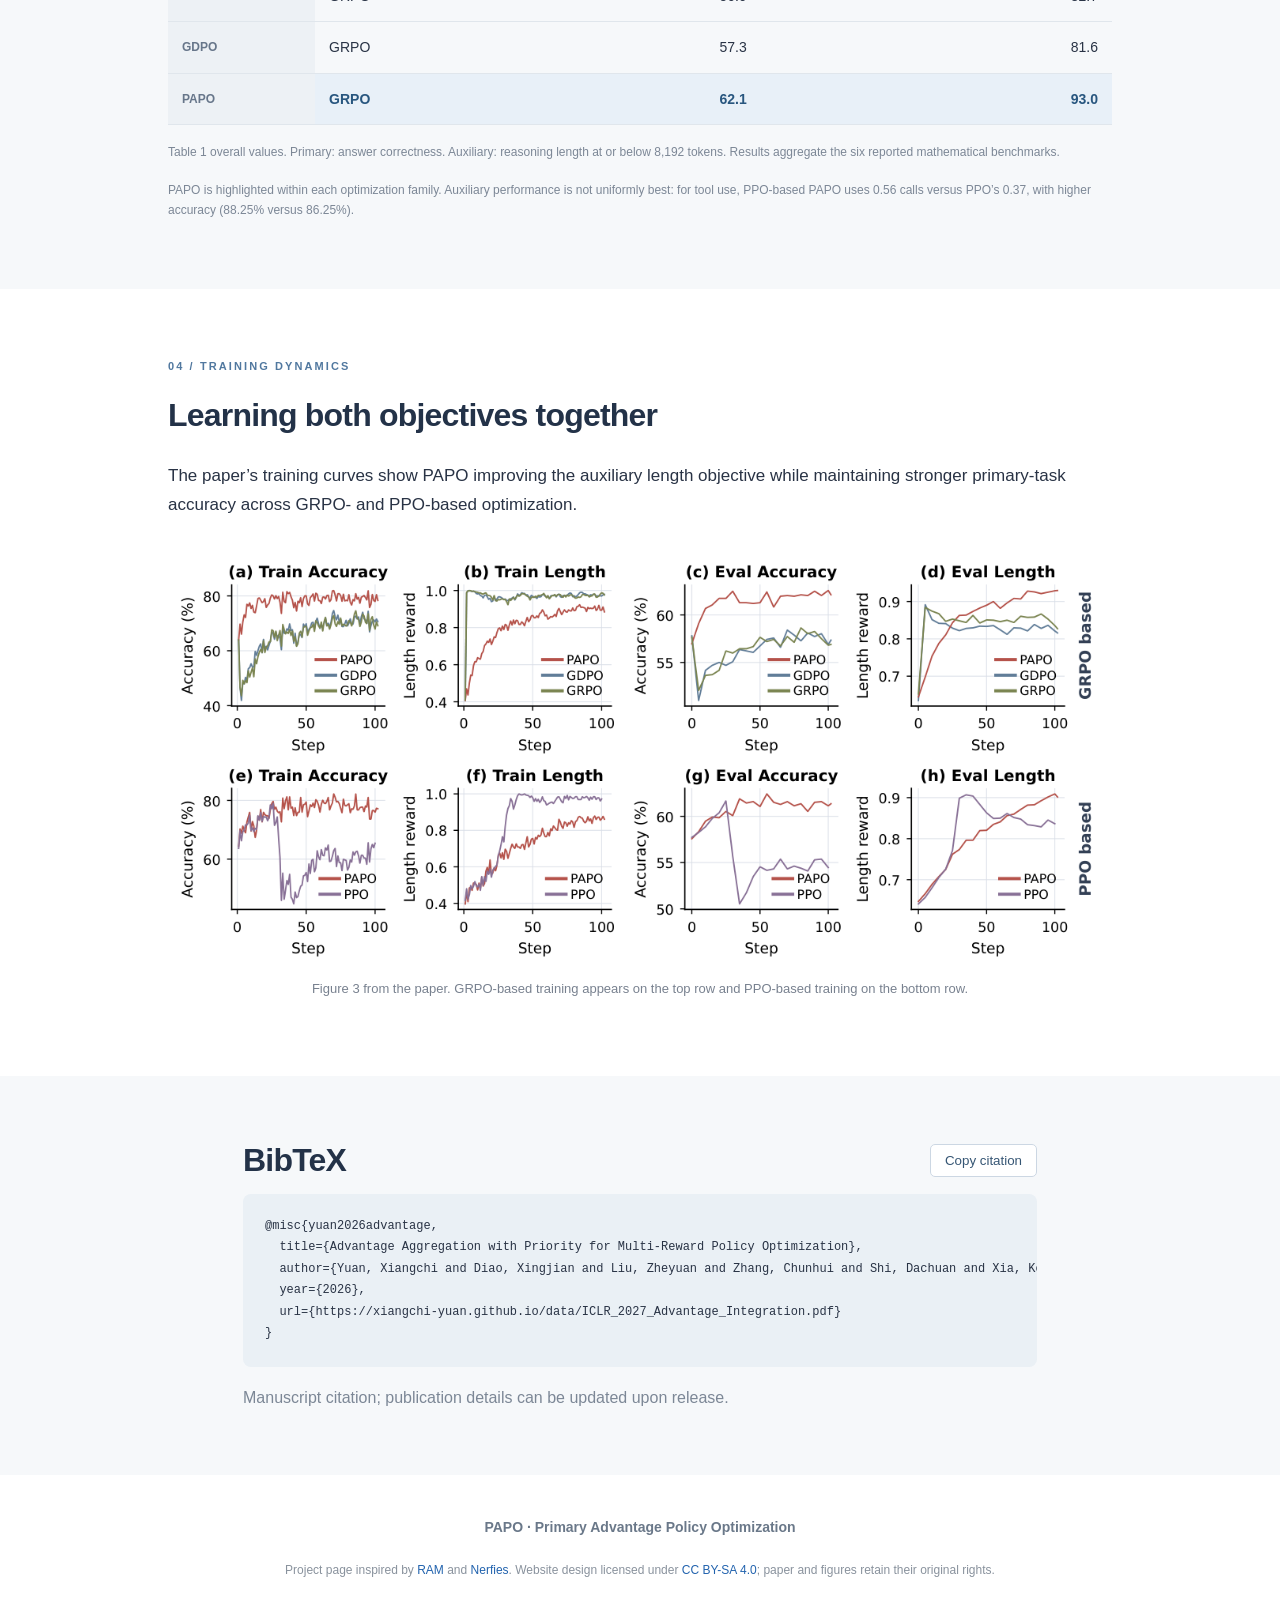
==== commit abde6c5a: "Include full primary-advantage axis labels in teaser" ====
--- a/papo-project/index.html
+++ b/papo-project/index.html
@@ -7,7 +7,7 @@
 </head><body>
 <nav aria-label="Main navigation"><a class="brand" href="https://xiangchi-yuan.github.io/">XY <span>/ Research</span></a><div><a href="#abstract">Abstract</a><a href="#method">Method</a><a href="#results">Results</a><a href="https://xiangchi-yuan.github.io/ram-project/">More research ↗</a></div></nav>
 <main><header class="hero"><p class="eyebrow">MULTI-REWARD REINFORCEMENT LEARNING</p><h1>Advantage Aggregation with Priority for Multi-Reward Policy Optimization</h1><p class="subtitle"><strong>PAPO</strong> · Primary Advantage Policy Optimization</p><div class="authors"><span><a href="https://openreview.net/profile?id=~Xiangchi_Yuan1">Xiangchi Yuan</a><sup>1</sup></span>, <span><a href="https://openreview.net/profile?id=~Xingjian_Diao1">Xingjian Diao</a><sup>2</sup></span>, <span><a href="https://openreview.net/profile?id=~Zheyuan_Liu3">Zheyuan Liu</a><sup>3</sup></span>, <span><a href="https://openreview.net/profile?id=~Chunhui_Zhang1">Chunhui Zhang</a><sup>2</sup></span>, <span><a href="https://openreview.net/profile?id=~Dachuan_Shi2">Dachuan Shi</a><sup>1</sup></span>, <span><a href="https://openreview.net/profile?id=~Kejing_Xia1">Kejing Xia</a><sup>1</sup></span>, <span><a href="https://openreview.net/profile?id=~Zhenbang_Du1">Zhenbang Du</a><sup>1</sup></span>, <span><a href="https://openreview.net/profile?id=~Shenglong_Yao1">Shenglong Yao</a><sup>1</sup></span>, <span><a href="https://openreview.net/profile?id=~Soroush_Vosoughi1">Soroush Vosoughi</a><sup>2</sup></span>, <span><a href="https://openreview.net/profile?id=~Wenke_Lee1">Wenke Lee</a><sup>1</sup></span></div><p class="institutions"><span><sup>1</sup>Georgia Institute of Technology</span><span><sup>2</sup>Dartmouth College</span><span><sup>3</sup>University of Notre Dame</span></p><div class="actions"><a class="button" href="https://xiangchi-yuan.github.io/data/ICLR_2027_Advantage_Integration.pdf">↗ Read the paper</a><a class="button secondary" href="#results">Explore results ↓</a></div><p class="tagline">Keep the task first.<br><span>Make auxiliary rewards work with it.</span></p>
-<figure><a href="static/images/priority-inversion.png" aria-label="View advantage aggregation figure at full resolution"><img src="static/images/priority-inversion.png" width="1197" height="375" alt="Comparison of additive fusion, hard gating, and PAPO fusion across primary and auxiliary advantages"></a><figcaption><strong>The priority problem.</strong> Additive fusion can reverse the primary advantage. Hard gating discards auxiliary distinctions. PAPO bounds conflicting signals while preserving aligned supervision. Figure 1 from the paper.</figcaption></figure></header>
+<figure><a href="static/images/priority-inversion.png" aria-label="View advantage aggregation figure at full resolution"><img src="static/images/priority-inversion.png" width="960" height="330" alt="Comparison of additive fusion, hard gating, and PAPO fusion across primary and auxiliary advantages"></a><figcaption><strong>The priority problem.</strong> Additive fusion can reverse the primary advantage. Hard gating discards auxiliary distinctions. PAPO bounds conflicting signals while preserving aligned supervision. Figure 1 from the paper.</figcaption></figure></header>
 <section class="tinted" id="abstract"><div class="narrow"><h2>Abstract</h2><p class="tldr"><strong>TL;DR.</strong> Auxiliary rewards should refine how a task is solved, without overturning the primary objective. PAPO makes this priority explicit when combining advantages.</p><p>Multi-reward reinforcement learning (RL) is increasingly used to optimize large language models for both task performance and auxiliary behavioral objectives, such as concise reasoning and efficient tool use. However, existing approaches typically combine objective-specific rewards or advantages symmetrically, implicitly allowing auxiliary objectives to influence the policy update as strongly as the task-defining objective. We term this <em>advantage priority inversion</em>: when primary and auxiliary advantages conflict, a sufficiently strong auxiliary signal can reverse the update direction preferred by the primary objective.</p><p>In light of this, we propose Primary Advantage Policy Optimization (PAPO), a priority-aware framework for multi-reward policy optimization. PAPO explicitly distinguishes primary and auxiliary objectives and performs asymmetric advantage aggregation. Auxiliary advantages are fully preserved when they agree with the primary signal, but are softly bounded under conflict so that they cannot overturn the primary optimization direction. The framework applies naturally to both sequence-level GRPO and token-level PPO; for PPO, we additionally use a multi-head critic to estimate objective-specific returns before advantage fusion. We evaluate PAPO on competition-level mathematical reasoning and agentic tool use with multiple rewards across PPO- and GRPO-based training. PAPO consistently improves primary-task performance while retaining strong auxiliary-objective performance.</p></div></section>
 <section class="content" id="motivation"><p class="eyebrow">01 / MOTIVATION</p><h2>When efficiency overrides correctness</h2><p>A shorter answer is useful when it is correct. Fewer tool calls are useful when the task still succeeds. Yet a large auxiliary advantage can overwhelm a conflicting primary advantage under a weighted sum.</p><div class="comparison"><article><span class="small-label">PRIMARY OBJECTIVE</span><h3>Solve the task</h3><p>Answer correctly or complete the tool-use task.</p></article><span class="versus" aria-hidden="true">+</span><article><span class="small-label">AUXILIARY OBJECTIVE</span><h3>Solve it efficiently</h3><p>Use fewer reasoning tokens or fewer tool calls.</p></article></div><p class="callout"><strong>Advantage priority inversion:</strong> an update can reward a response with a negative primary advantage, simply because its auxiliary advantage is large enough.</p></section>
 <section class="content" id="method"><p class="eyebrow">02 / METHOD</p><h2>Preserve agreement. Bound conflict.</h2><p>PAPO estimates objective-specific advantages before combining them. Aligned signals add together; conflicting auxiliary signals are smoothly bounded relative to the primary advantage.</p><figure><a href="static/images/method.png"><img loading="lazy" src="static/images/method.png" width="1194" height="450" alt="PAPO architecture: sequence-level advantage aggregation for GRPO and a multi-head critic with token-level aggregation for PPO"></a><figcaption><strong>One fusion rule, two optimization families.</strong> GRPO combines sequence-level advantages. PPO uses objective-specific value heads and GAE before token-level fusion. Figure 2 from the paper.</figcaption></figure><div class="two-col"><article><h3>Sequence-level GRPO</h3><p>Independently normalize each objective within the rollout group, fuse primary and auxiliary advantages, then normalize the fused group before optimization.</p></article><article><h3>Token-level PPO</h3><p>Use a multi-head critic to estimate each objective’s return. Compute GAE separately and apply PAPO at each token, keeping critic targets unfused.</p></article></div>
